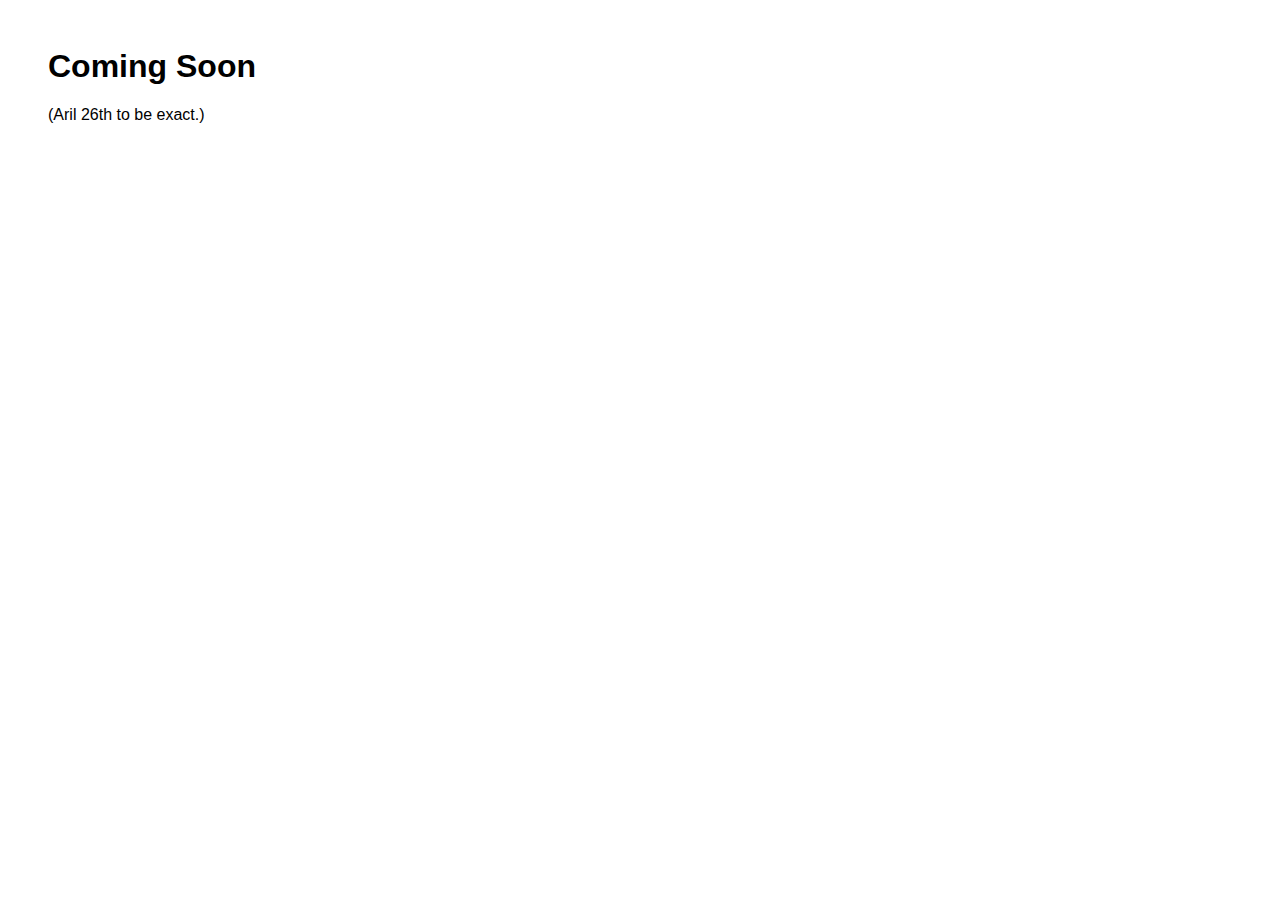
==== index.html @ 01e22abd "placeholder page" ====
<!DOCTYPE html>
<html lang="en">
<head>
  <meta charset="UTF-8">
  <meta name="viewport" content="width=device-width, initial-scale=1.0">
  <meta http-equiv="X-UA-Compatible" content="ie=edge">
  <title>Representing Diversity</title>
  <style>
    body {
      font-family: sans-serif;
      margin: 3em;
    }
  </style>
</head>
<body>

<h1>Coming Soon</h1>

<p>(Aril 26th to be exact.)</p>

</body>
</html>
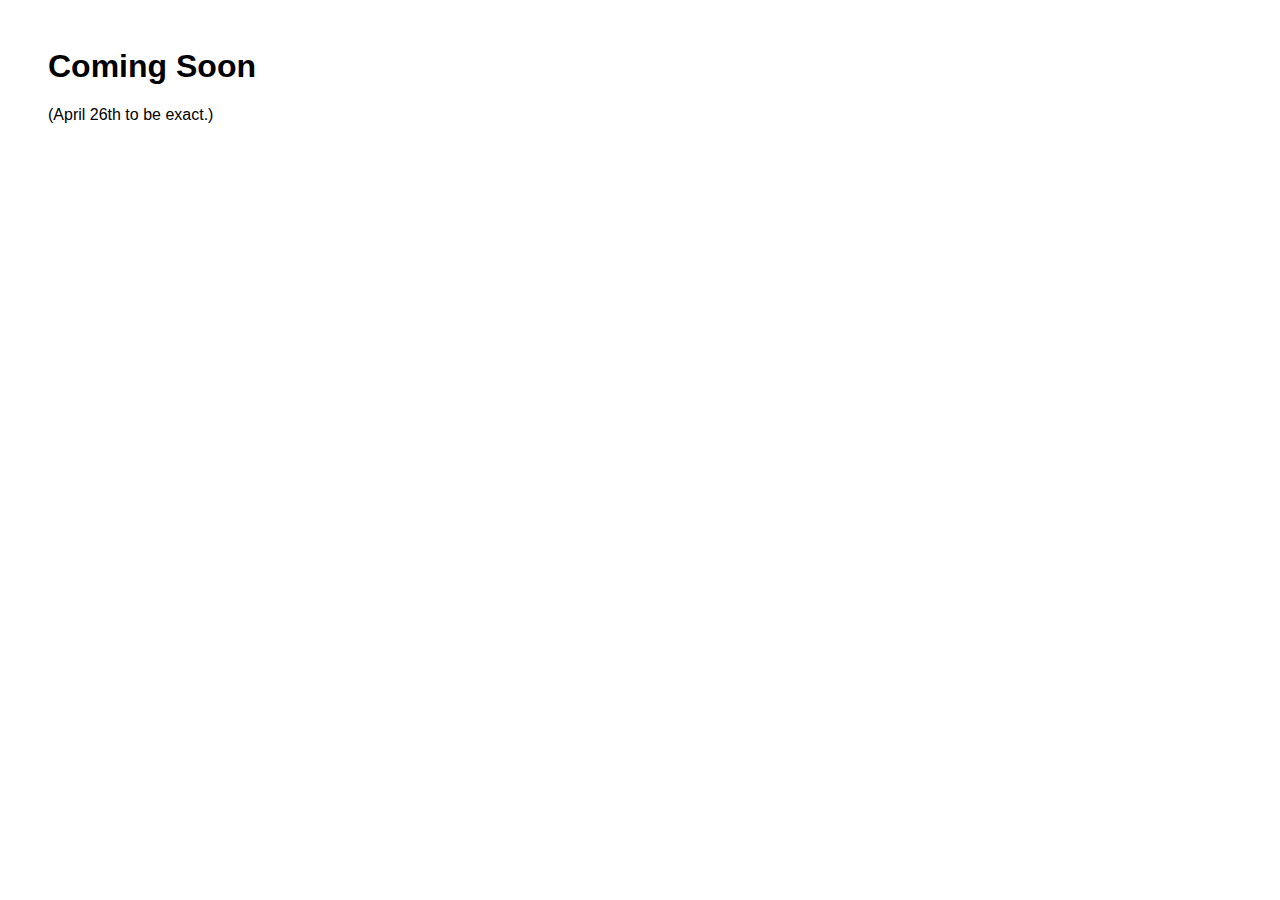
==== commit 7fdfa1d7: "typo" ====
--- a/index.html
+++ b/index.html
@@ -16,7 +16,7 @@
 
 <h1>Coming Soon</h1>
 
-<p>(Aril 26th to be exact.)</p>
+<p>(April 26th to be exact.)</p>
 
 </body>
 </html>
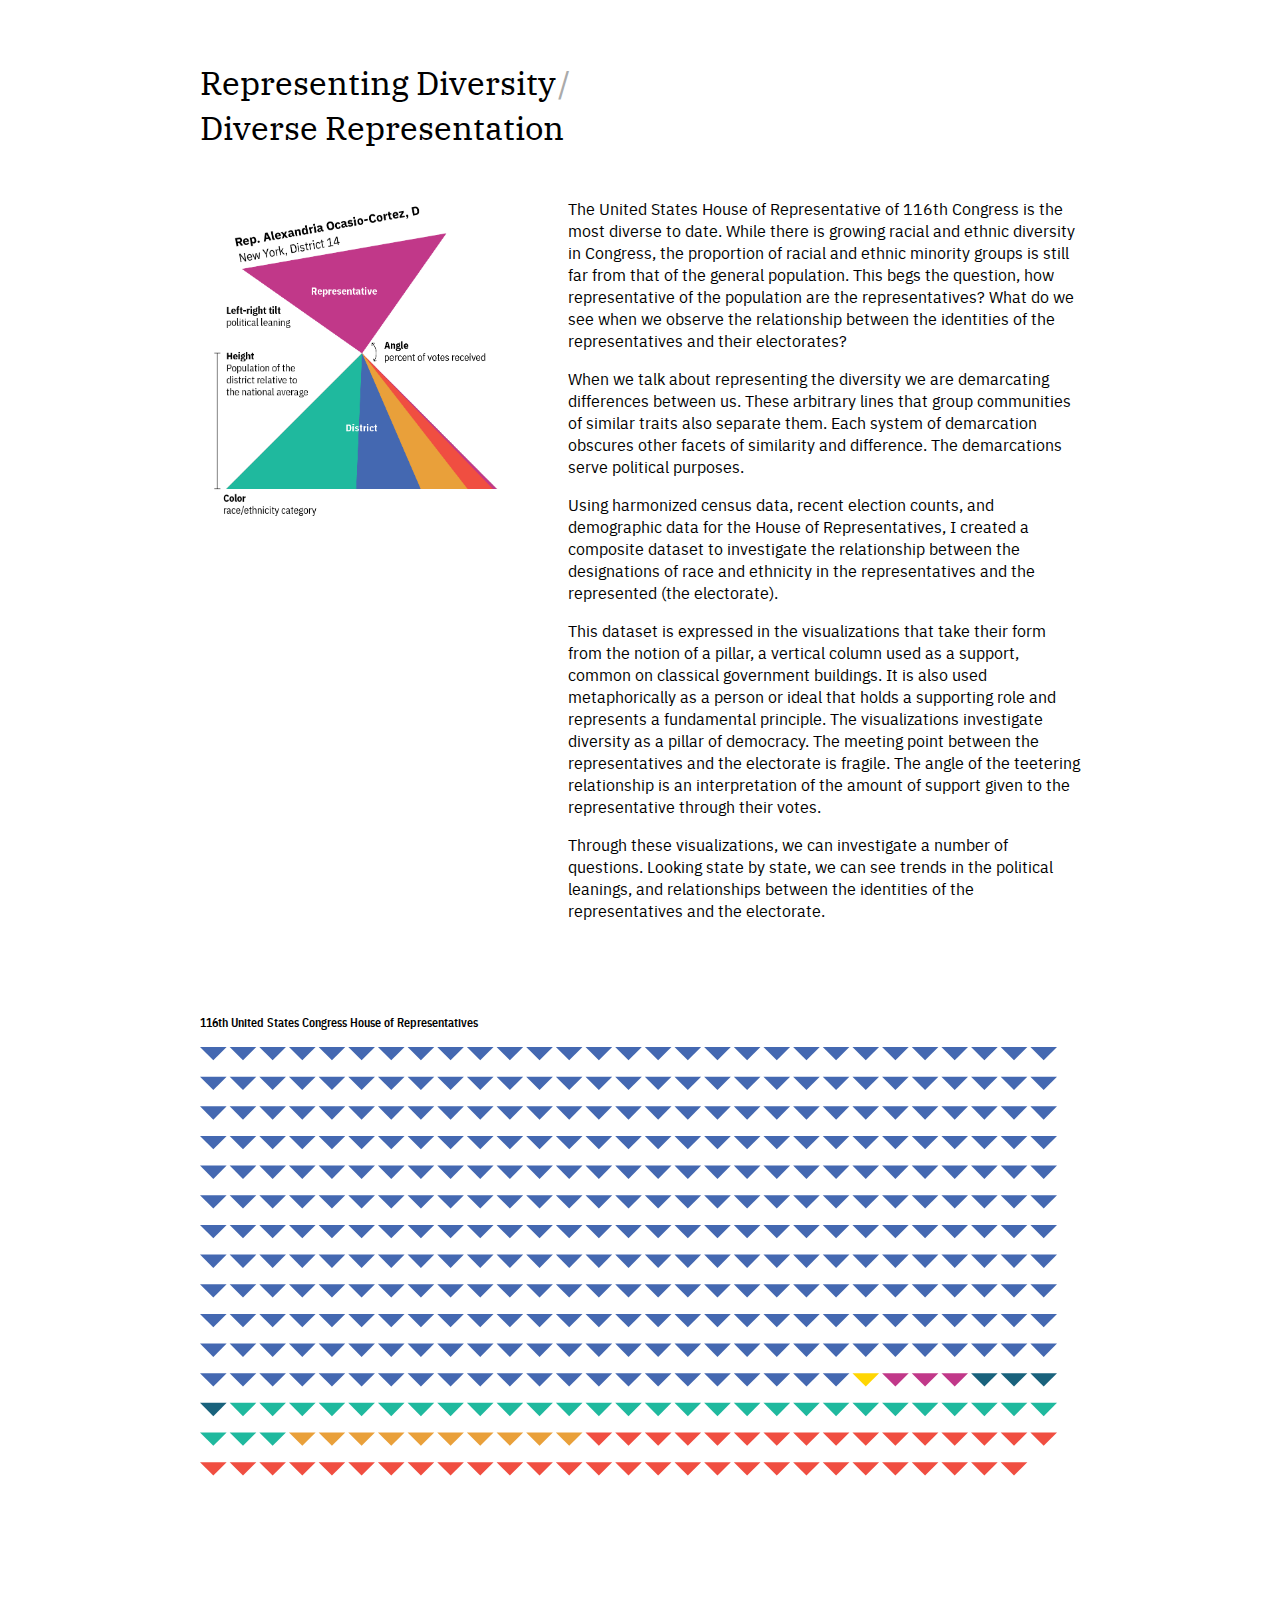
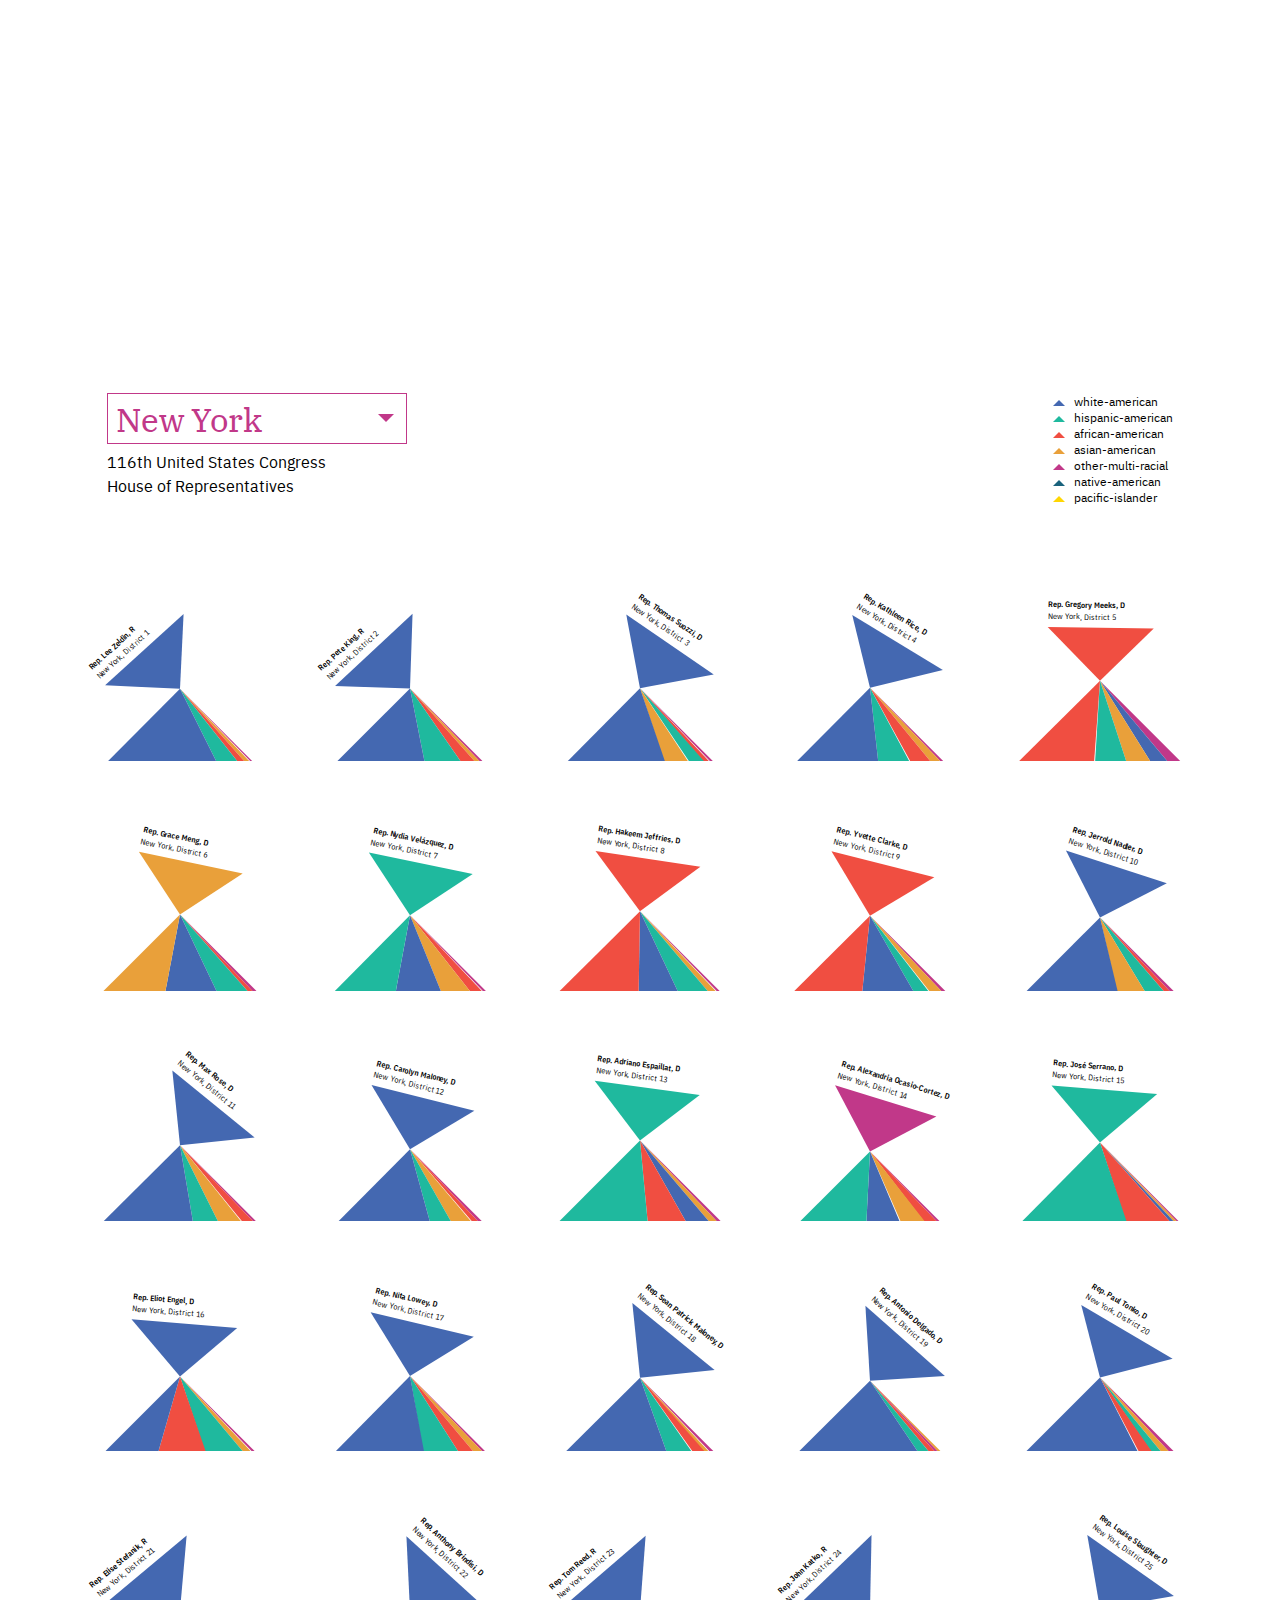
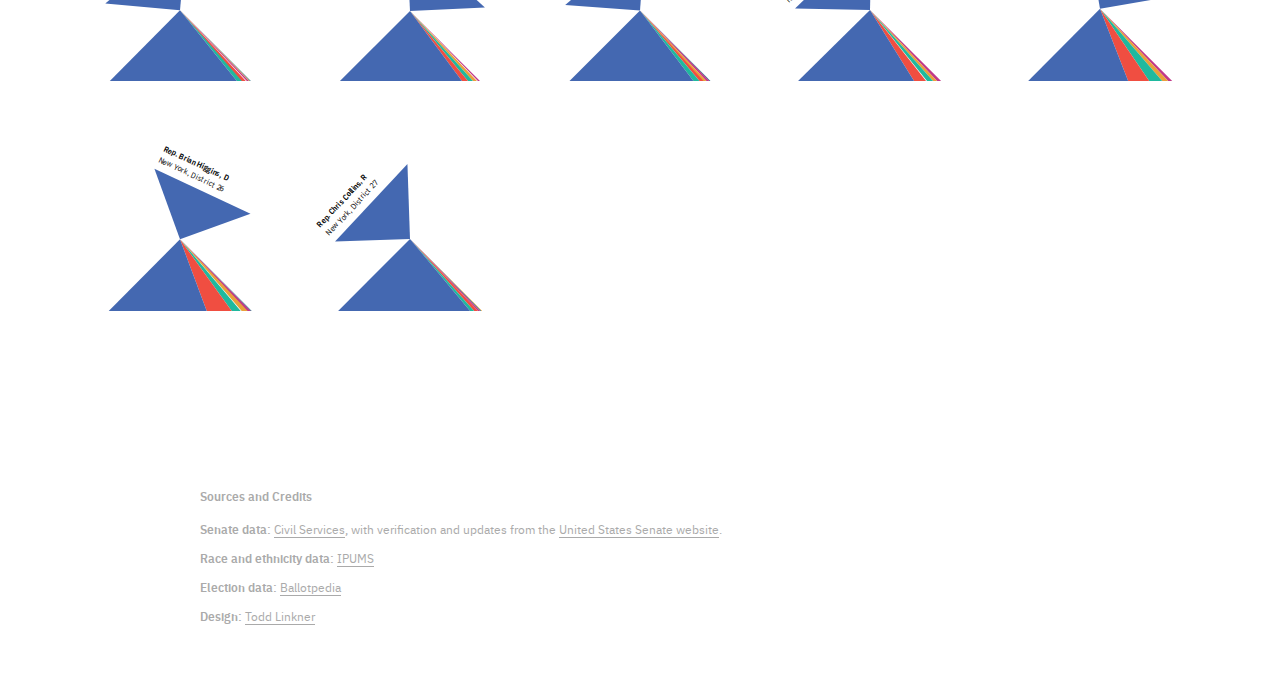
==== commit e4f298e5: "import project, add intro text." ====
--- a/index.html
+++ b/index.html
@@ -1,22 +1,61 @@
 <!DOCTYPE html>
 <html lang="en">
+
 <head>
-  <meta charset="UTF-8">
-  <meta name="viewport" content="width=device-width, initial-scale=1.0">
-  <meta http-equiv="X-UA-Compatible" content="ie=edge">
-  <title>Representing Diversity</title>
-  <style>
-    body {
-      font-family: sans-serif;
-      margin: 3em;
-    }
-  </style>
-</head>
+	<meta charset="UTF-8">
+	<title>Representing Diversity/Diverse Representation</title>
+	<link rel="stylesheet" href="./style.css">
+	<link rel="stylesheet" href="./font/font.css"> </head>
+<header class="header">
+	<h1 class="title">Representing Diversity<span>/</span><br>Diverse Representation</h1>
+	<div class="columns">
+		<div class="col">
+			<p>The United States House of Representative of 116th Congress is the most diverse to date. While there is growing racial and ethnic diversity in Congress, the proportion of racial and ethnic minority groups is still far from that of the general population. This begs the question, how representative of the population are the representatives? What do we see when we observe the relationship between the identities of the representatives and their electorates?</p>
+			<p>When we talk about representing the diversity we are demarcating differences between us. These arbitrary lines that group communities of similar traits also separate them. Each system of demarcation obscures other facets of similarity and difference. The demarcations serve political purposes.</p>
+			<p>Using harmonized census data, recent election counts, and demographic data for the House of Representatives, I created a composite dataset to investigate the relationship between the designations of race and ethnicity in the representatives and the represented (the electorate).</p>
+			<p>This dataset is expressed in the visualizations that take their form from the notion of a pillar, a vertical column used as a support, common on classical government buildings. It is also used metaphorically as a person or ideal that holds a supporting role and represents a fundamental principle. The visualizations investigate diversity as a pillar of democracy. The meeting point between the representatives and the electorate is fragile. The angle of the teetering relationship is an interpretation of the amount of support given to the representative through their votes.</p>
+			<p>Through these visualizations, we can investigate a number of questions. Looking state by state, we can see trends in the political leanings, and relationships between the identities of the representatives and the electorate.</p>
+	</div>
+		<div class="col">
+			<img src="img/diagram@3x.png" width="320px" height="320px" alt="Explanatory Diagram" />
+		</div>
+	</div>
+</header>
+<div class="layout">
+	<div class="intro">
+		<div class="us-chart"></div>
+	</div>
+	<div class="body">
+		<div class="state-control">
+			<ul class="legend">
+				<li><span class="legend-dot" style="background:#4468B1"></span> white-american</li>
+				<li><span class="legend-dot" style="background:#1FB99E"></span> hispanic-american</li>
+				<li><span class="legend-dot" style="background:#F04E41"></span> african-american</li>
+				<li><span class="legend-dot" style="background:#E9A03A"></span> asian-american</li>
+				<li><span class="legend-dot" style="background:#C13889"></span> other-multi-racial</li>
+				<li><span class="legend-dot" style="background:#19627C"></span> native-american</li>
+				<li><span class="legend-dot" style="background:#FFD602"></span> pacific-islander</li>
+			</ul>
+			<div class="ui-select"> </div>
+			<label class="ui-label" for="state-ui"> 116th United States Congress
+				<br> House of Representatives </label>
+		</div>
+		<div class="state-plot"></div>
+	</div>
+</div>
+<footer class="footer">
+	<h4>Sources and Credits</h4>
+	<p><b>Senate data:</b> <a href="https://github.com/CivilServiceUSA/us-senate">Civil Services</a>, with verification and updates from the <a href="https://www.senate.gov">United States Senate website</a>.</p>
+	<p><b>Race and ethnicity data:</b> <a href="https://www.ipums.org">IPUMS</a></p>
+	<p><b>Election data:</b> <a href="https://ballotpedia.org">Ballotpedia</a> </p>
+	<p><b>Design:</b> <a href="//tlda.co">Todd Linkner</a></p>
+</footer>
+
 <body>
+	<script src='./lib/ScrollMagic.min.js'></script>
+	<script src="./lib/debug.addIndicators.min.js"></script>
+	<script src="./lib/d3.min.js"></script>
+	<script src="./script.js"></script>
+</body>
 
-<h1>Coming Soon</h1>
-
-<p>(April 26th to be exact.)</p>
-
-</body>
-</html>
+</html>--- a/style.css
+++ b/style.css
@@ -0,0 +1,243 @@
+/* reset ------------------------------------- */
+
+* {
+  padding: 0;
+  box-sizing: border-box;
+  font-family: "IBM Plex Sans", sans-serif;
+  font-weight: 400;
+}
+
+/* layout ------------------------------------ */
+
+.header {
+  margin: 0 auto;
+  padding: 30px 50px;
+  width: 980px;
+}
+
+.layout {
+  margin: 0 auto;
+}
+
+.footer {
+  margin: 0 auto;
+  padding: 30px 50px;
+  width: 980px;
+  font-size: 0.75em;
+  color: #aaaaaa;
+}
+
+.intro {
+  margin: 3em auto 3em auto;
+  padding: 0 30px;
+  width: 980px;
+}
+
+.body {}
+
+.columns {
+  display: flex;
+  flex-direction: row-reverse;
+	align-items: flex-start;
+  width: 100%;
+}
+
+.col {
+	flex: 1;
+}
+
+.col + .col {
+	flex: 0;
+	padding-top: 1.125em;
+  margin-right: 48px;
+  width: 320px;
+}
+
+/* elements ---------------------------------- */
+
+h1.title {
+  margin-bottom: 1em;
+  font-size: 32px;
+  font-family: "IBM Plex Serif", serif;
+	font-weight: 400;
+}
+
+.title span {
+	margin: 0 0.05em;
+	color: #aaaaaa;
+}
+
+h4 {
+  font-weight: bold;
+}
+
+h4 + p, p + p {
+  margin-top: 1em;
+}
+
+b {
+  font-weight: bold;
+}
+
+a {
+  color: currentColor;
+  text-decoration: none;
+  border-bottom: 1px solid currentColor;
+}
+
+a:hover {
+  color: #C13889;
+}
+
+.intro p {}
+
+.intro a {}
+
+.footer p {}
+
+.footer a {}
+
+.footer a:hover {
+  color: #C13889;
+}
+
+.us-chart {
+  width: 900px;
+  height: 900px;
+}
+
+.state-plot {
+  margin: 0 auto;
+  padding: 10px 0 100px 0;
+  display: flex;
+  flex-direction: row;
+  align-content: flex-start;
+  flex-wrap: wrap;
+	width: 920px;
+	min-height: 75vh;
+}
+
+@media screen and (min-width: 920px) {
+  .state-plot, .state-control {width: 920px}
+}
+@media screen and (min-width: 1150px) {
+  .state-plot, .state-control {width: 1150px}
+}
+@media screen and (min-width: 1380px) {
+  .state-plot, .state-control {width: 1380px}
+}
+@media screen and (min-width: 1610px) {
+  .state-plot, .state-control {width: 1610px}
+}
+@media screen and (min-width: 1840px) {
+  .state-plot, .state-control {width: 1840px}
+}
+
+.state-plot .plot {
+  width: 230px;
+  height: 230px;
+  float: left;
+}
+
+/* componenets ------------------------------- */
+
+.state-control {
+  margin: 0 auto;
+  padding: 30px 42px;
+}
+
+.state-control::after {
+	display: block;
+	content: "";
+	clear: both;
+}
+
+.state-control .legend {
+	margin-top: 0;
+	float: right;
+}
+
+.state-control .legend li {
+	font-size: 12px;
+}
+
+.ui-label {
+  display: block;
+  margin-top: 5px;
+  line-height: 1.5;
+}
+
+.ui-select {
+  border: 1px solid #C13889;
+  padding: 2px 8px;
+  position: relative;
+  width: 300px;
+  overflow: hidden;
+  background: #FFFFFF;
+}
+
+.ui-select::after {
+  content: "";
+  display: block;
+  position: absolute;
+  top: 20px;
+  right: 12px;
+  box-sizing: border-box;
+  border-top: 0.5em solid #C13889;
+  border-right: 0.5em solid transparent;
+  border-bottom: 0 solid transparent;
+  border-left: 0.5em solid transparent;
+  width: 1em;
+  height: 1em;
+  z-index: +9;
+  pointer-events: none;
+}
+
+.ui-select select {
+  padding: 0;
+  width: 100%;
+  border: none;
+  box-shadow: none;
+  font-size: 32px;
+  font-family: "IBM Plex Serif", serif;
+  color: #C13889;
+  background: transparent;
+  background-image: none;
+  -webkit-appearance: none;
+  cursor: pointer;
+}
+
+.ui-select select:focus {
+  outline: none;
+}
+
+.ui-select select option {
+  font-size: 16px;
+}
+
+.tooltip {
+  position: absolute;
+  padding: 10px;
+  font-size: 0.75em;
+  background: #EEEEEE;
+  z-index: +9;
+}
+
+ul.legend {
+  list-style: none;
+}
+
+ul.legend li {
+  list-style: none;
+}
+
+.legend-dot {
+  display: inline-block;
+  margin-right: 0.5em;
+  border-top: 0.5em solid white;
+  border-right: 0.5em solid white;
+  border-bottom: 0.5em solid transparent;
+  border-left: 0.5em solid white;
+  width: 1em;
+  height: 1em;
+}
--- a/font/font.css
+++ b/font/font.css
@@ -0,0 +1,55 @@
+@font-face {
+  font-family: 'IBM Plex Serif';
+  src: url('ibmplexserif-regular-webfont.woff2') format('woff2'),
+       url('ibmplexserif-regular-webfont.woff') format('woff');
+  font-weight: 400;
+  font-style: normal;
+}
+
+@font-face {
+  font-family: 'IBM Plex Sans';
+  src: url('ibmplexsans-regular-webfont.woff2') format('woff2'),
+       url('ibmplexsans-regular-webfont.woff') format('woff');
+  font-weight: 400;
+  font-style: normal;
+}
+
+@font-face {
+  font-family: 'IBM Plex Sans';
+  src: url('ibmplexsans-italic-webfont.woff2') format('woff2'),
+       url('ibmplexsans-italic-webfont.woff') format('woff');
+  font-weight: 400;
+  font-style: italic;
+}
+
+@font-face {
+  font-family: 'IBM Plex Sans';
+  src: url('ibmplexsans-semibold-webfont.woff2') format('woff2'),
+       url('ibmplexsans-semibold-webfont.woff') format('woff');
+  font-weight: 600;
+  font-style: normal;
+}
+
+@font-face {
+  font-family: 'IBM Plex Sans';
+  src: url('ibmplexsans-semibolditalic-webfont.woff2') format('woff2'),
+       url('ibmplexsans-semibolditalic-webfont.woff') format('woff');
+  font-weight: 600;
+  font-style: italic;
+}
+
+@font-face {
+  font-family: 'IBM Plex Sans Condensed';
+  src: url('ibmplexsanscondensed-regular-webfont.woff2') format('woff2'),
+       url('ibmplexsanscondensed-regular-webfont.woff') format('woff');
+  font-weight: 400;
+  font-style: normal;
+}
+
+@font-face {
+  font-family: 'IBM Plex Sans Condensed';
+  src: url('ibmplexsanscondensed-semibold-webfont.woff2') format('woff2'),
+       url('ibmplexsanscondensed-semibold-webfont.woff') format('woff');
+  font-weight: 600;
+  font-style: normal;
+}
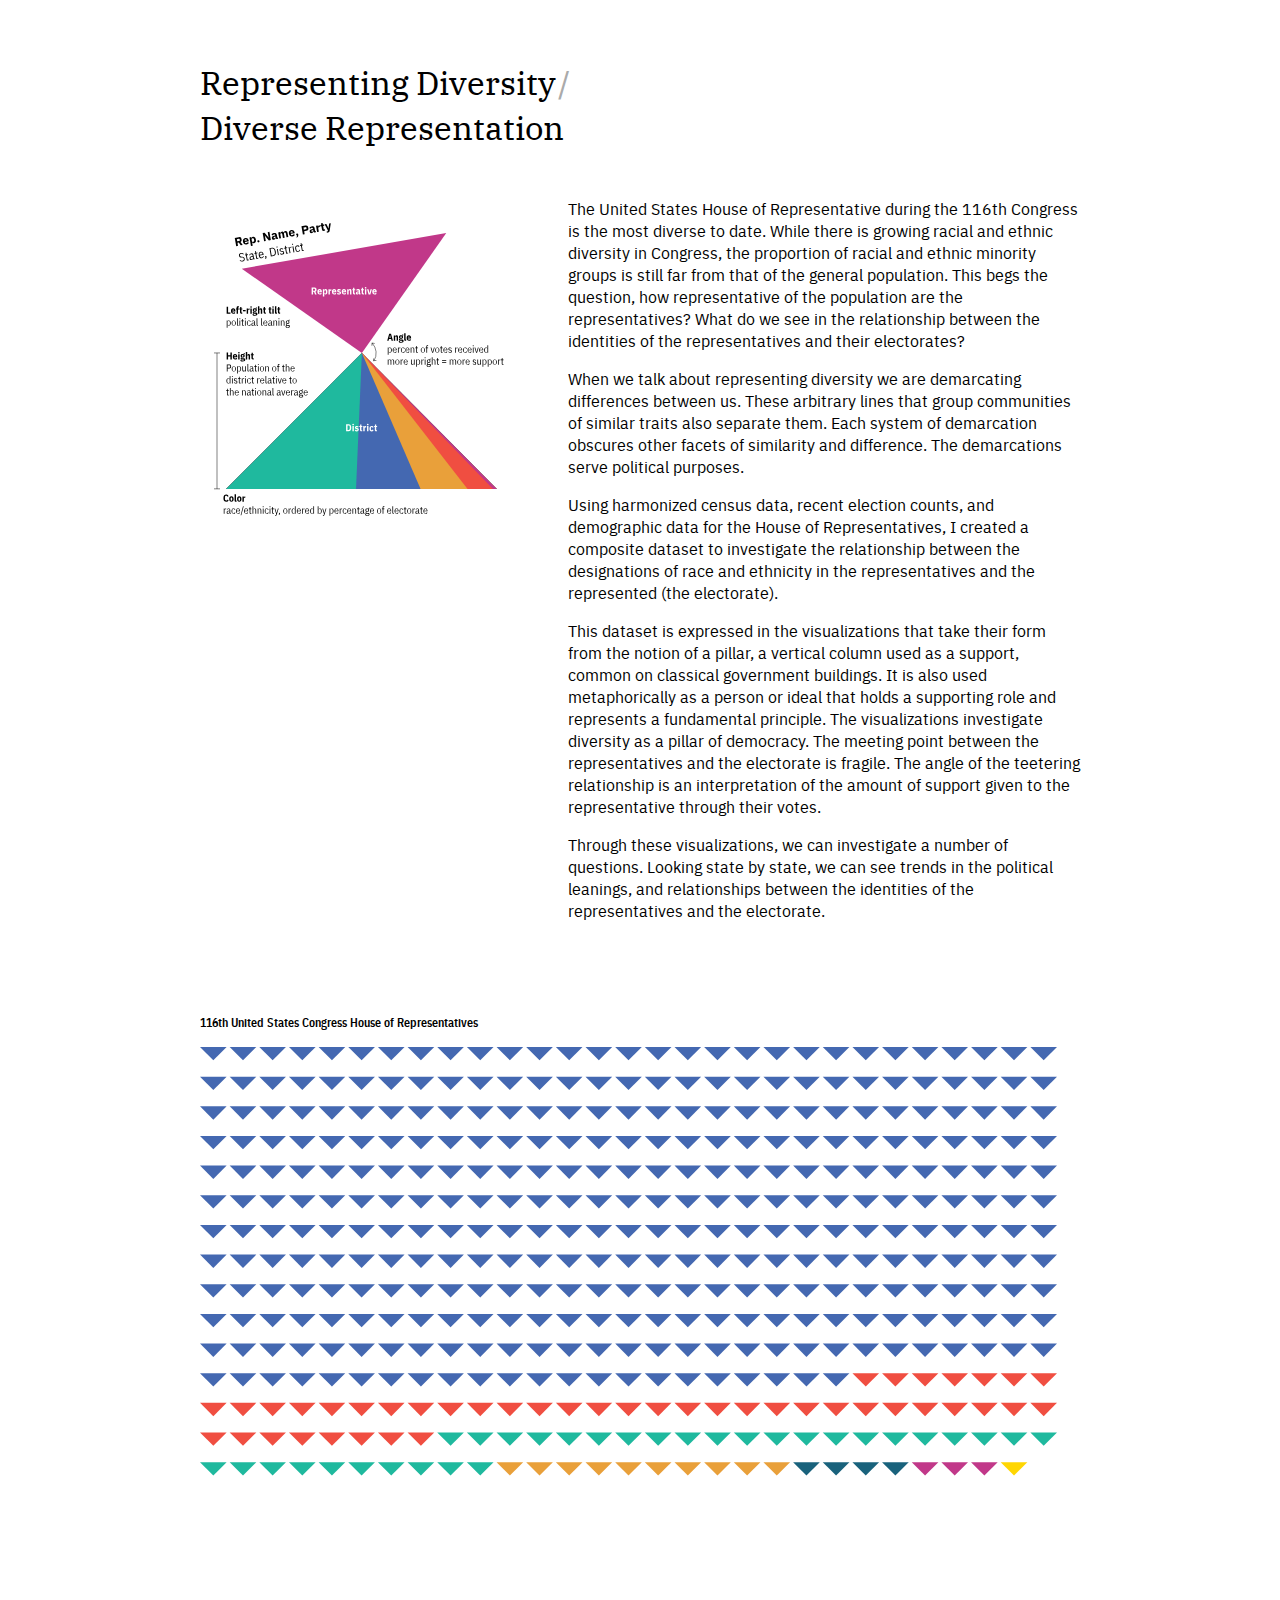
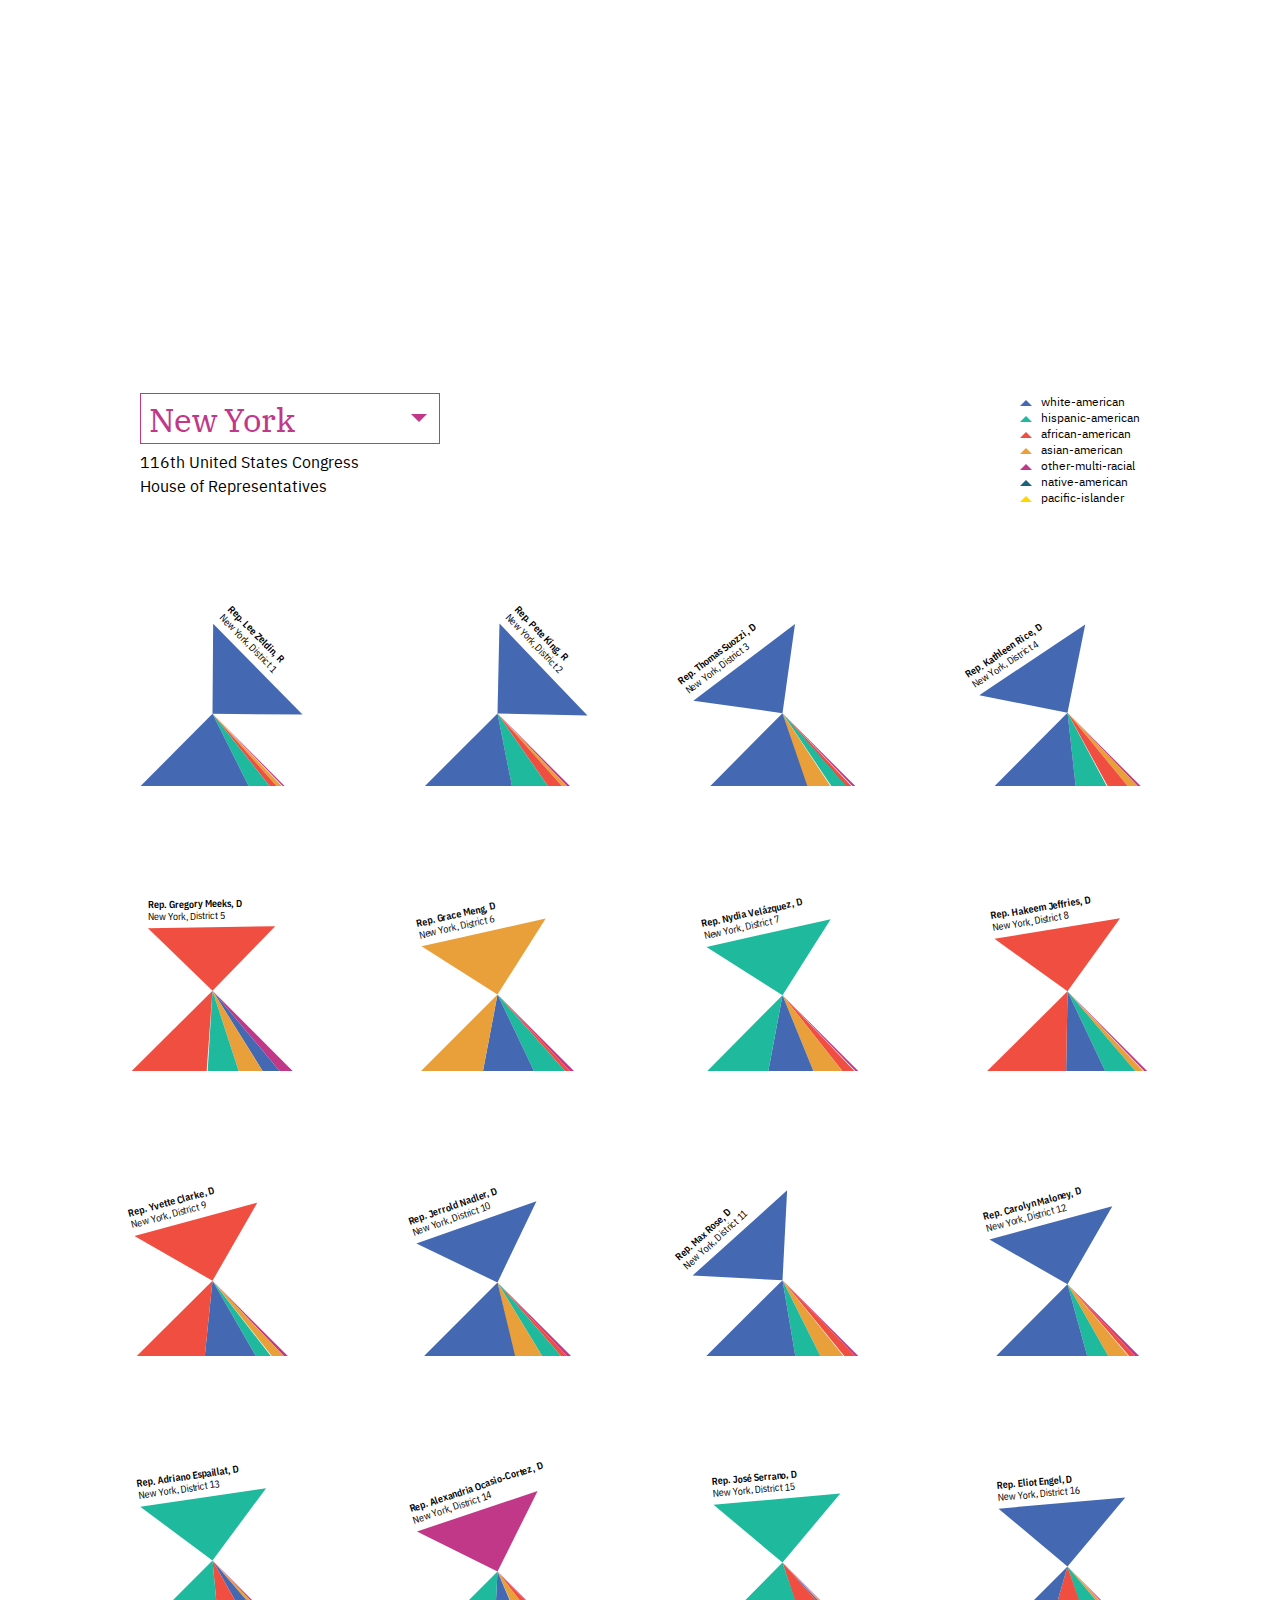
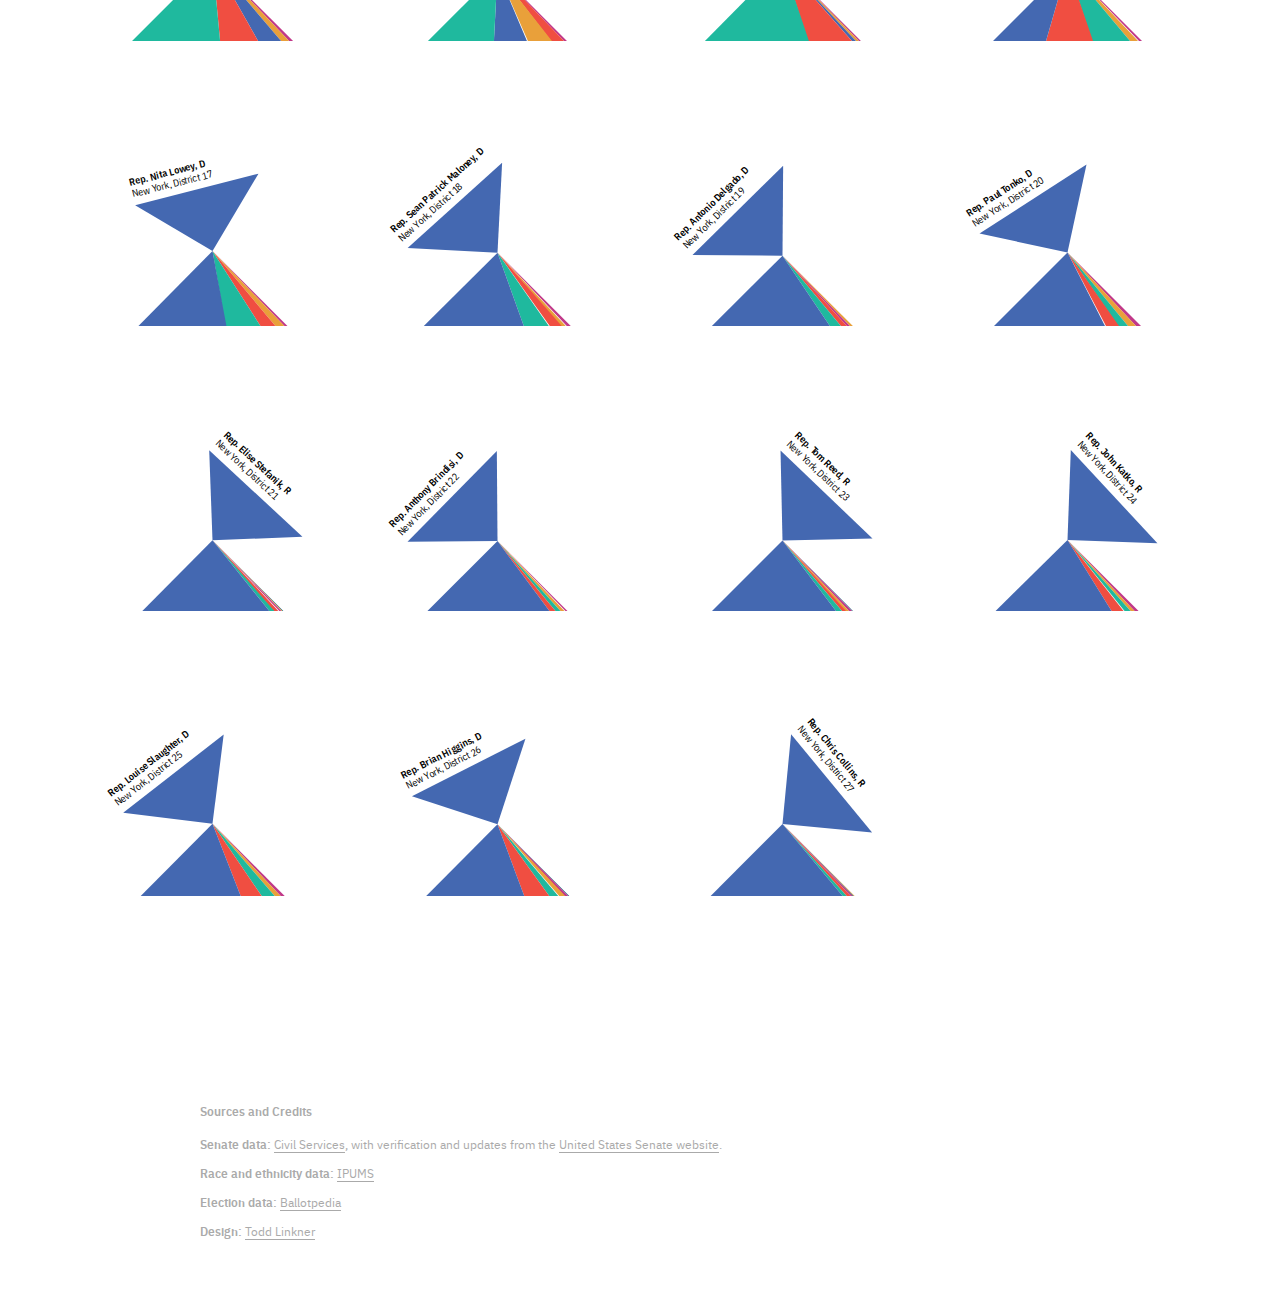
==== commit 8c683ccc: "edit text, sort reps by ethnicity count, increase plot size." ====
--- a/index.html
+++ b/index.html
@@ -10,14 +10,14 @@
 	<h1 class="title">Representing Diversity<span>/</span><br>Diverse Representation</h1>
 	<div class="columns">
 		<div class="col">
-			<p>The United States House of Representative of 116th Congress is the most diverse to date. While there is growing racial and ethnic diversity in Congress, the proportion of racial and ethnic minority groups is still far from that of the general population. This begs the question, how representative of the population are the representatives? What do we see when we observe the relationship between the identities of the representatives and their electorates?</p>
-			<p>When we talk about representing the diversity we are demarcating differences between us. These arbitrary lines that group communities of similar traits also separate them. Each system of demarcation obscures other facets of similarity and difference. The demarcations serve political purposes.</p>
+			<p>The United States House of Representative during the 116th Congress is the most diverse to date. While there is growing racial and ethnic diversity in Congress, the proportion of racial and ethnic minority groups is still far from that of the general population. This begs the question, how representative of the population are the representatives? What do we see in the relationship between the identities of the representatives and their electorates?</p>
+			<p>When we talk about representing diversity we are demarcating differences between us. These arbitrary lines that group communities of similar traits also separate them. Each system of demarcation obscures other facets of similarity and difference. The demarcations serve political purposes.</p>
 			<p>Using harmonized census data, recent election counts, and demographic data for the House of Representatives, I created a composite dataset to investigate the relationship between the designations of race and ethnicity in the representatives and the represented (the electorate).</p>
 			<p>This dataset is expressed in the visualizations that take their form from the notion of a pillar, a vertical column used as a support, common on classical government buildings. It is also used metaphorically as a person or ideal that holds a supporting role and represents a fundamental principle. The visualizations investigate diversity as a pillar of democracy. The meeting point between the representatives and the electorate is fragile. The angle of the teetering relationship is an interpretation of the amount of support given to the representative through their votes.</p>
 			<p>Through these visualizations, we can investigate a number of questions. Looking state by state, we can see trends in the political leanings, and relationships between the identities of the representatives and the electorate.</p>
 	</div>
 		<div class="col">
-			<img src="img/diagram@3x.png" width="320px" height="320px" alt="Explanatory Diagram" />
+			<img src="img/diagram.svg" width="320px" height="320px" alt="Explanatory Diagram" />
 		</div>
 	</div>
 </header>
--- a/style.css
+++ b/style.css
@@ -113,29 +113,29 @@
   flex-direction: row;
   align-content: flex-start;
   flex-wrap: wrap;
-	width: 920px;
+	width: 835px;
 	min-height: 75vh;
 }
 
-@media screen and (min-width: 920px) {
-  .state-plot, .state-control {width: 920px}
-}
-@media screen and (min-width: 1150px) {
-  .state-plot, .state-control {width: 1150px}
-}
-@media screen and (min-width: 1380px) {
-  .state-plot, .state-control {width: 1380px}
-}
-@media screen and (min-width: 1610px) {
-  .state-plot, .state-control {width: 1610px}
-}
-@media screen and (min-width: 1840px) {
-  .state-plot, .state-control {width: 1840px}
+@media screen and (min-width: 835px) {
+  .state-plot, .state-control {width: 835px}
+}
+@media screen and (min-width: 1140px) {
+  .state-plot, .state-control {width: 1140px}
+}
+@media screen and (min-width: 1425px) {
+  .state-plot, .state-control {width: 1425px}
+}
+@media screen and (min-width: 1710px) {
+  .state-plot, .state-control {width: 1710px}
+}
+@media screen and (min-width: 1995px) {
+  .state-plot, .state-control {width: 1995px}
 }
 
 .state-plot .plot {
-  width: 230px;
-  height: 230px;
+  width: 285px;
+  height: 285px;
   float: left;
 }
 
@@ -143,7 +143,7 @@
 
 .state-control {
   margin: 0 auto;
-  padding: 30px 42px;
+  padding: 30px 70px;
 }
 
 .state-control::after {
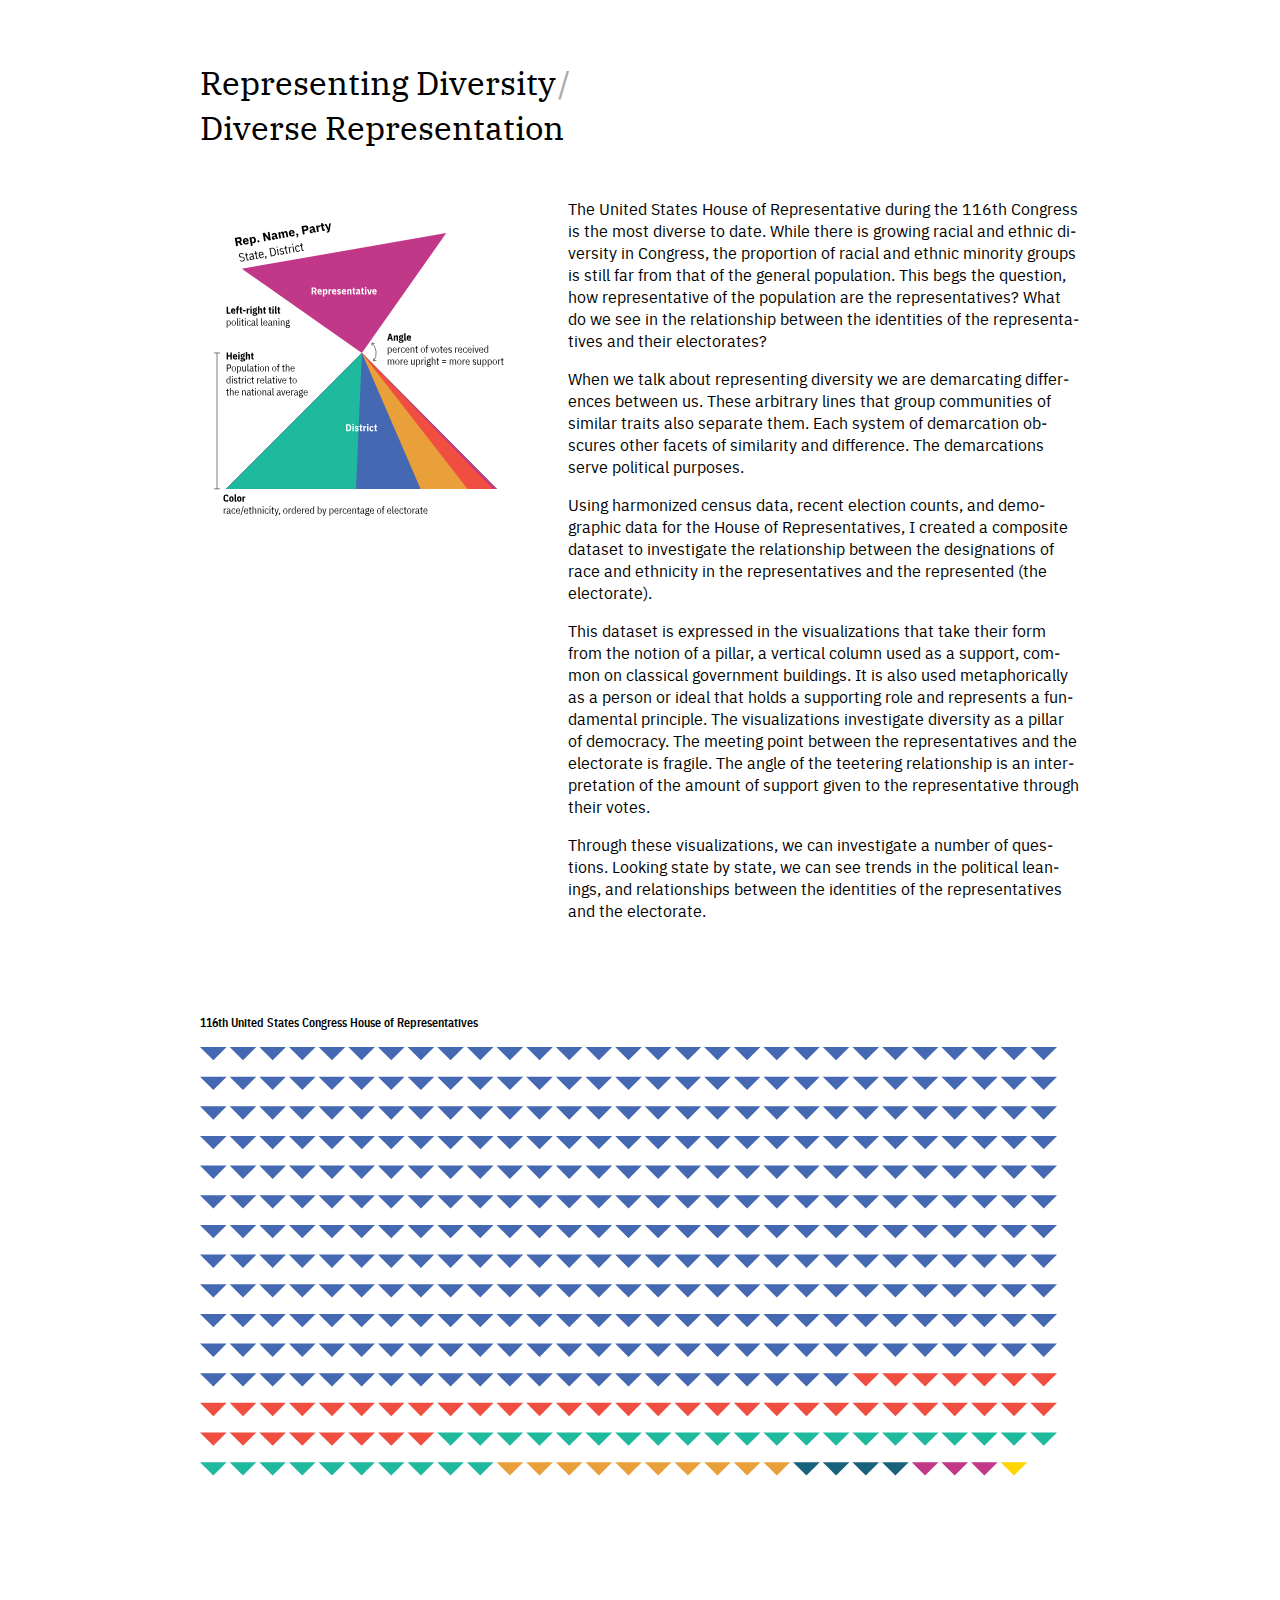
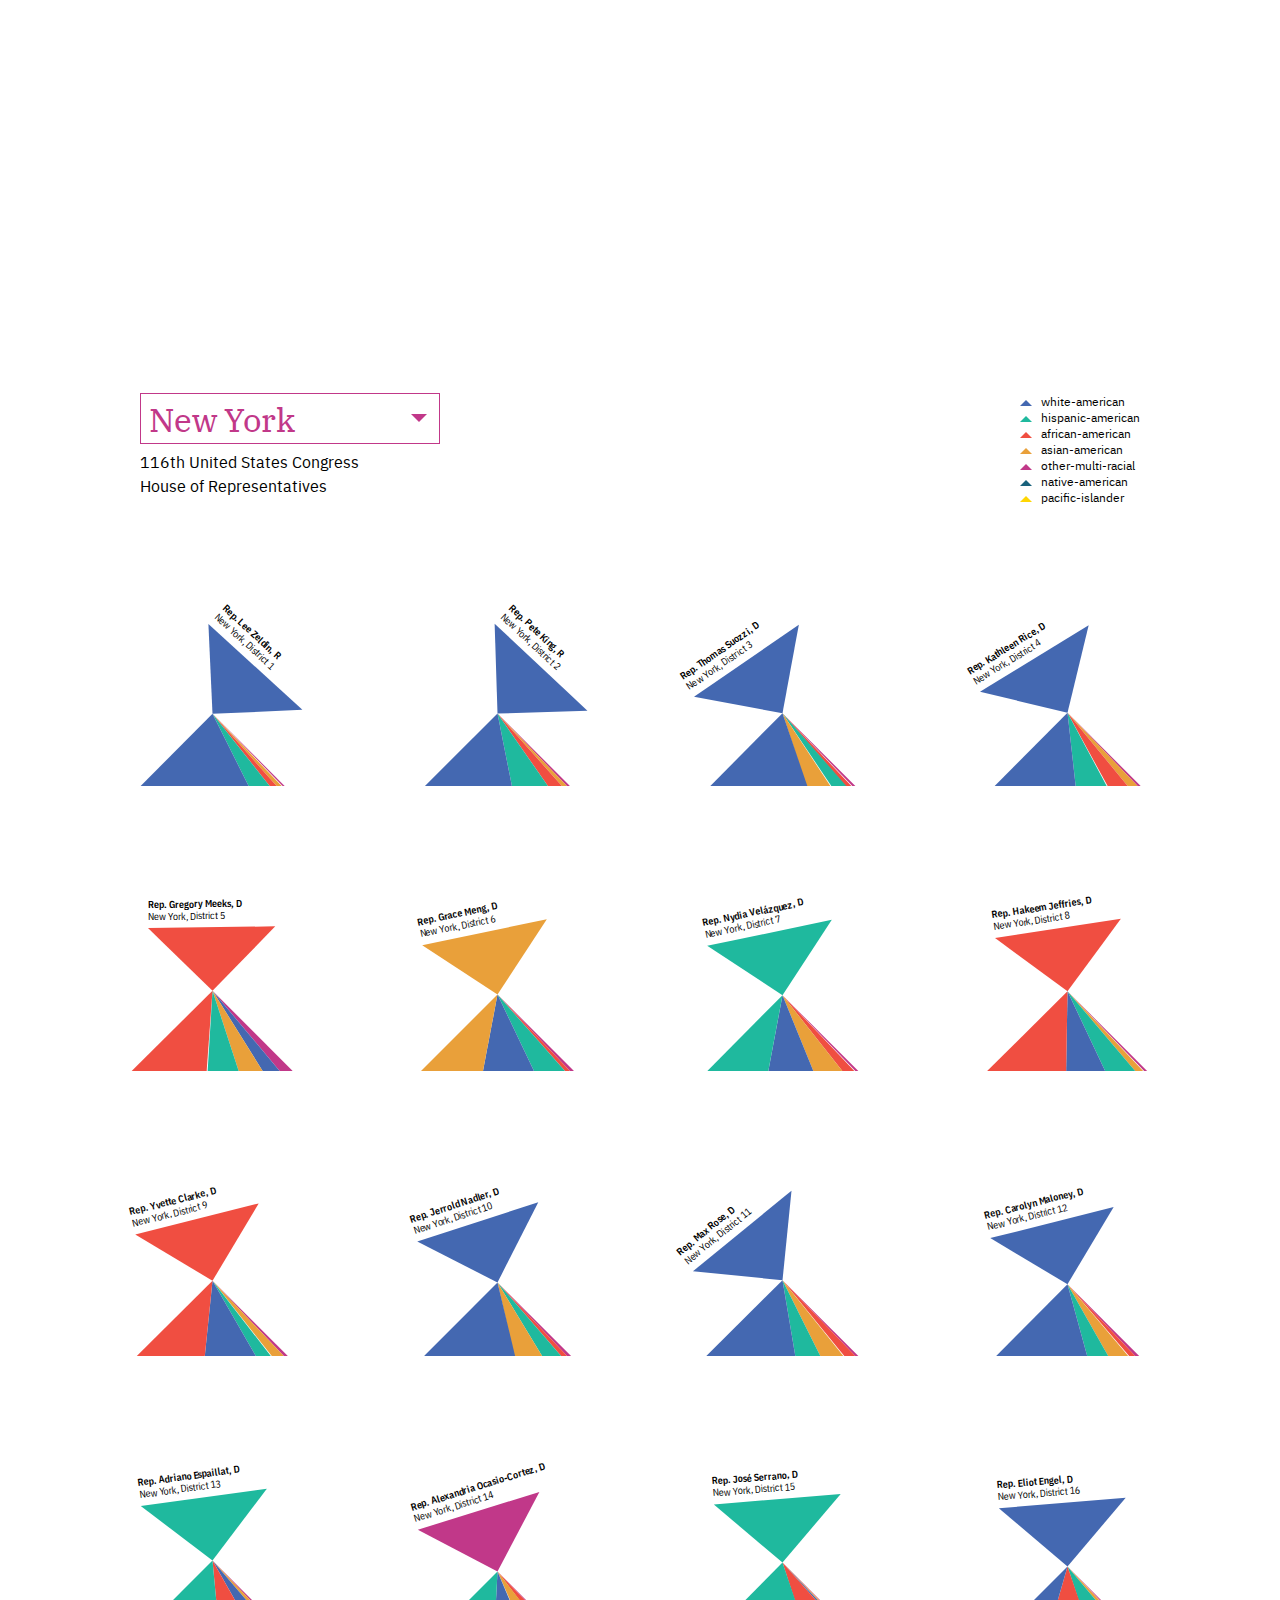
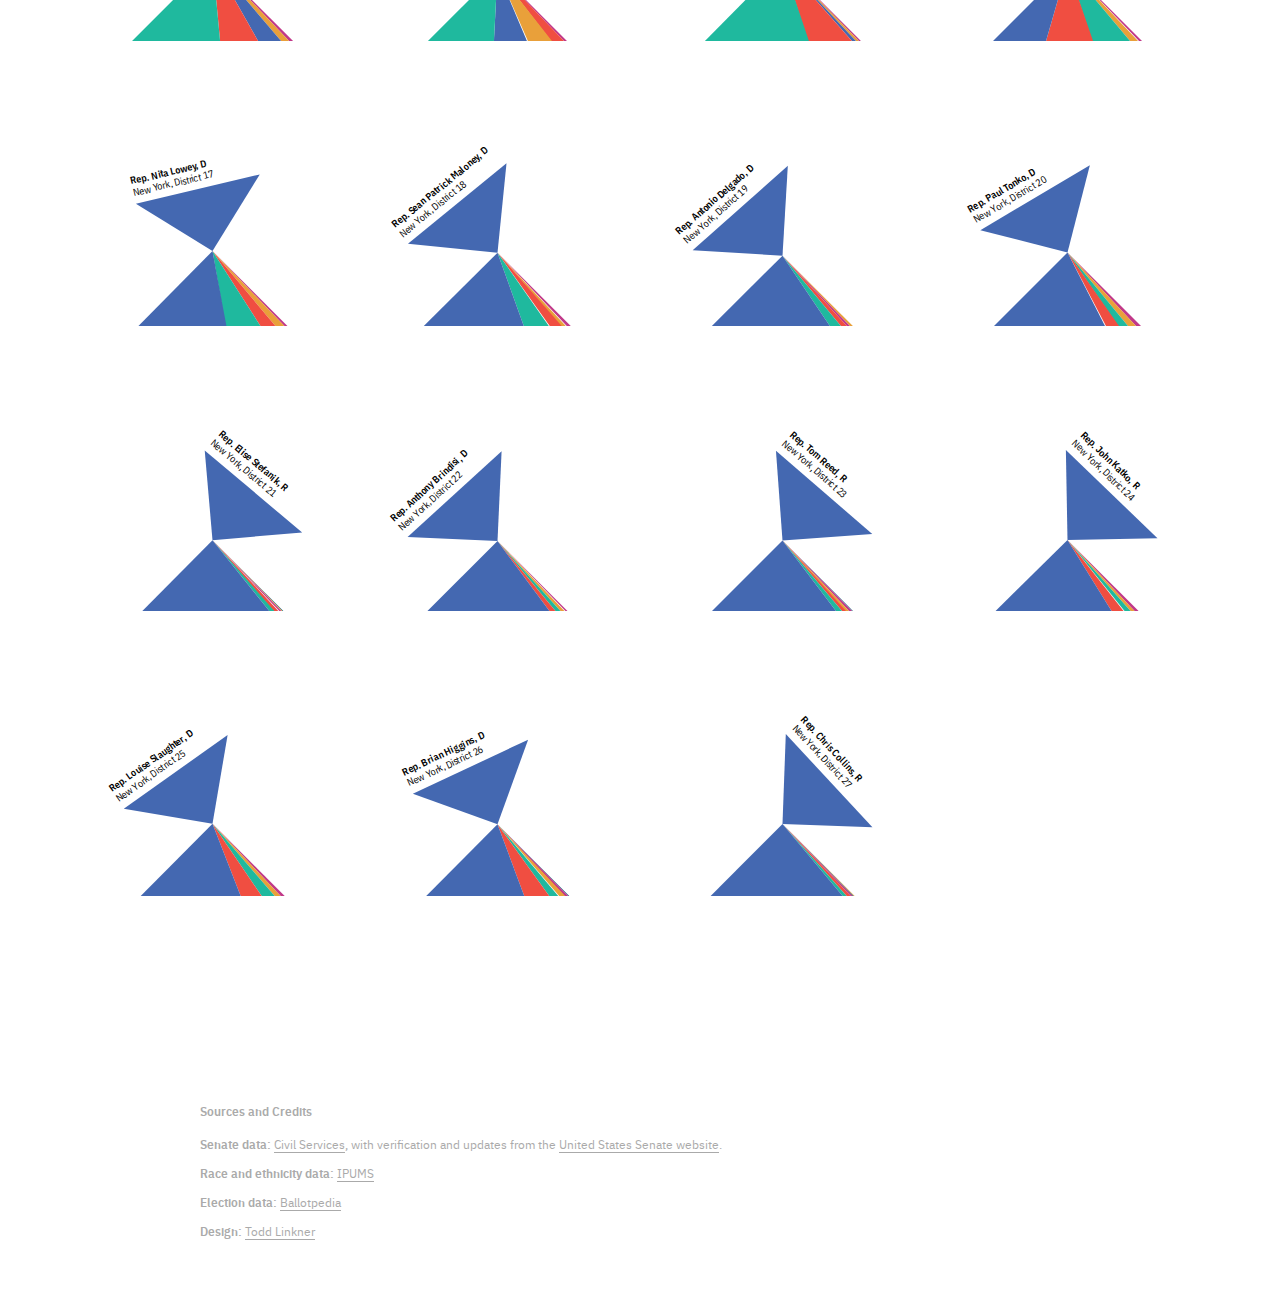
==== commit a626e05b: "add analytics" ====
--- a/index.html
+++ b/index.html
@@ -5,7 +5,16 @@
 	<meta charset="UTF-8">
 	<title>Representing Diversity/Diverse Representation</title>
 	<link rel="stylesheet" href="./style.css">
-	<link rel="stylesheet" href="./font/font.css"> </head>
+	<link rel="stylesheet" href="./font/font.css">
+	<!-- Global site tag (gtag.js) - Google Analytics -->
+	<script async src="https://www.googletagmanager.com/gtag/js?id=UA-139880014-1"></script>
+	<script>
+	  window.dataLayer = window.dataLayer || [];
+	  function gtag(){dataLayer.push(arguments);}
+	  gtag('js', new Date());
+	  gtag('config', 'UA-139880014-1');
+	</script>
+</head>
 <header class="header">
 	<h1 class="title">Representing Diversity<span>/</span><br>Diverse Representation</h1>
 	<div class="columns">
@@ -58,4 +67,4 @@
 	<script src="./script.js"></script>
 </body>
 
-</html>+</html>
--- a/style.css
+++ b/style.css
@@ -69,6 +69,12 @@
 
 h4 {
   font-weight: bold;
+}
+
+p {
+	-webkit-hyphens: auto;
+	   -moz-hyphens: auto;
+	        hyphens: auto;
 }
 
 h4 + p, p + p {
